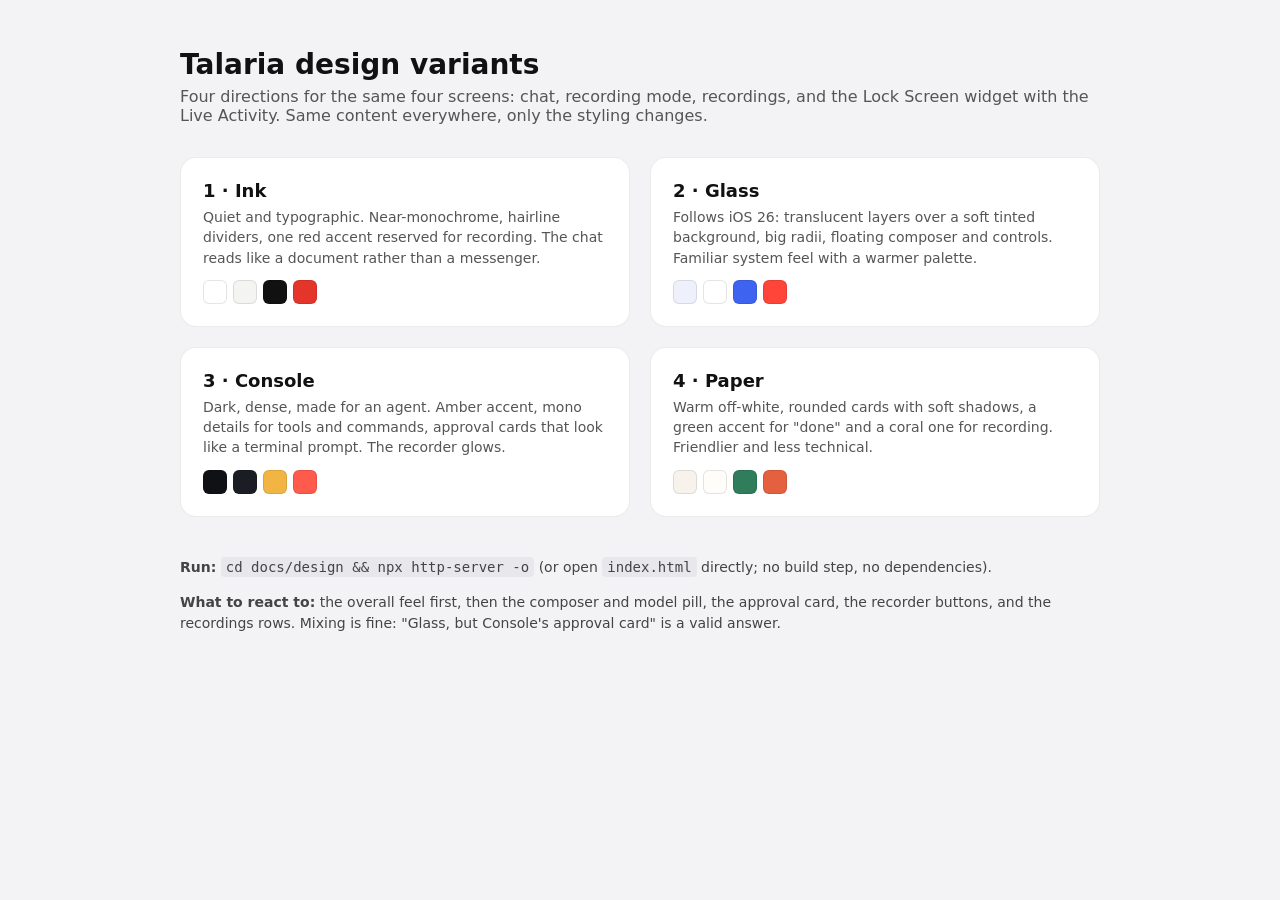
==== docs/design/index.html @ 68eff502 "docs/design: four static design variants (Ink, Glass, Console, Paper) of chat, recording mode, recor" ====
<!doctype html><html lang="en"><head><meta charset="utf-8"><title>Talaria design variants</title>
<meta name="viewport" content="width=device-width,initial-scale=1">
<style>
body{font-family:-apple-system,system-ui,sans-serif;margin:0;background:#f3f3f5;color:#111}
main{max-width:920px;margin:0 auto;padding:48px 24px}
h1{font-size:28px;margin:0 0 6px} p.lead{color:#555;margin:0 0 32px}
.v{display:grid;grid-template-columns:1fr 1fr;gap:20px}
a.card{display:block;text-decoration:none;color:inherit;border-radius:16px;padding:22px;background:#fff;border:1px solid rgba(0,0,0,.08)}
a.card:hover{border-color:#111}
a.card h2{margin:0 0 6px;font-size:18px} a.card p{margin:0;color:#555;font-size:14px;line-height:1.45}
.sw{display:flex;gap:6px;margin-top:12px} .sw i{width:22px;height:22px;border-radius:6px;display:block;border:1px solid rgba(0,0,0,.1)}
section{margin-top:40px;font-size:14px;color:#444;line-height:1.5} code{background:#e8e8ec;padding:2px 5px;border-radius:4px}
</style></head><body><main>
<h1>Talaria design variants</h1>
<p class="lead">Four directions for the same four screens: chat, recording mode, recordings, and the Lock Screen widget with the Live Activity. Same content everywhere, only the styling changes.</p>
<div class="v">
  <a class="card" href="ink.html"><h2>1 · Ink</h2><p>Quiet and typographic. Near-monochrome, hairline dividers, one red accent reserved for recording. The chat reads like a document rather than a messenger.</p><div class="sw"><i style="background:#fff"></i><i style="background:#f4f4f2"></i><i style="background:#111"></i><i style="background:#e4352b"></i></div></a>
  <a class="card" href="glass.html"><h2>2 · Glass</h2><p>Follows iOS 26: translucent layers over a soft tinted background, big radii, floating composer and controls. Familiar system feel with a warmer palette.</p><div class="sw"><i style="background:#eef1fb"></i><i style="background:#fff"></i><i style="background:#3e63f0"></i><i style="background:#ff453a"></i></div></a>
  <a class="card" href="console.html"><h2>3 · Console</h2><p>Dark, dense, made for an agent. Amber accent, mono details for tools and commands, approval cards that look like a terminal prompt. The recorder glows.</p><div class="sw"><i style="background:#0f1115"></i><i style="background:#1a1d23"></i><i style="background:#f2b544"></i><i style="background:#ff5b4d"></i></div></a>
  <a class="card" href="paper.html"><h2>4 · Paper</h2><p>Warm off-white, rounded cards with soft shadows, a green accent for "done" and a coral one for recording. Friendlier and less technical.</p><div class="sw"><i style="background:#f7f3ec"></i><i style="background:#fffdf9"></i><i style="background:#2f7d5b"></i><i style="background:#e5603f"></i></div></a>
</div>
<section>
<p><b>Run:</b> <code>cd docs/design && npx http-server -o</code> (or open <code>index.html</code> directly; no build step, no dependencies).</p>
<p><b>What to react to:</b> the overall feel first, then the composer and model pill, the approval card, the recorder buttons, and the recordings rows. Mixing is fine: "Glass, but Console's approval card" is a valid answer.</p>
</section></main></body></html>
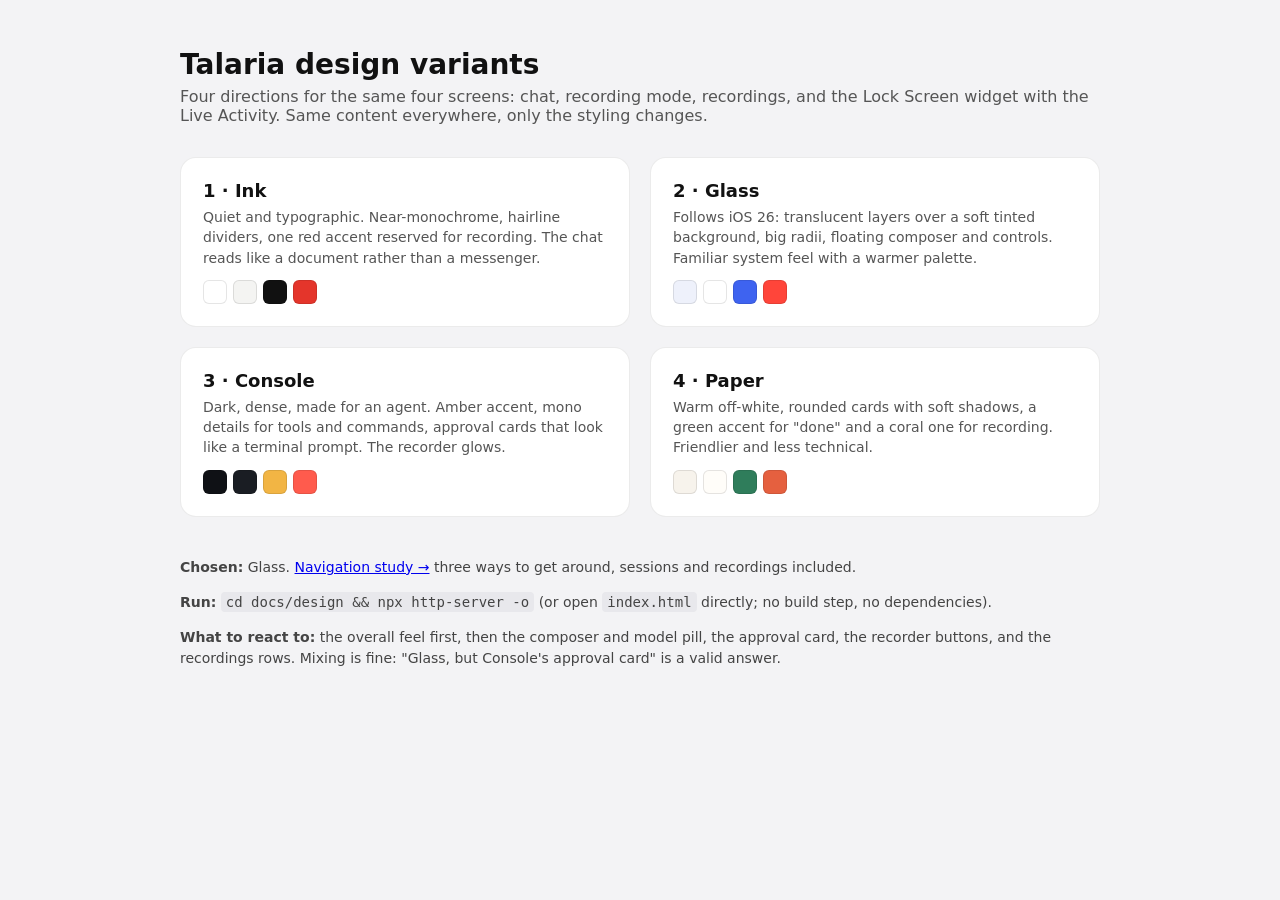
==== commit 3a75f915: "docs/design: Glass v2 (tight corners, no shadows), Hermes messages unbubbled, and a navigation study" ====
--- a/docs/design/index.html
+++ b/docs/design/index.html
@@ -19,7 +19,7 @@
   <a class="card" href="console.html"><h2>3 · Console</h2><p>Dark, dense, made for an agent. Amber accent, mono details for tools and commands, approval cards that look like a terminal prompt. The recorder glows.</p><div class="sw"><i style="background:#0f1115"></i><i style="background:#1a1d23"></i><i style="background:#f2b544"></i><i style="background:#ff5b4d"></i></div></a>
   <a class="card" href="paper.html"><h2>4 · Paper</h2><p>Warm off-white, rounded cards with soft shadows, a green accent for "done" and a coral one for recording. Friendlier and less technical.</p><div class="sw"><i style="background:#f7f3ec"></i><i style="background:#fffdf9"></i><i style="background:#2f7d5b"></i><i style="background:#e5603f"></i></div></a>
 </div>
-<section>
+<section><p><b>Chosen:</b> Glass. <a href="nav.html">Navigation study →</a> three ways to get around, sessions and recordings included.</p>
 <p><b>Run:</b> <code>cd docs/design && npx http-server -o</code> (or open <code>index.html</code> directly; no build step, no dependencies).</p>
 <p><b>What to react to:</b> the overall feel first, then the composer and model pill, the approval card, the recorder buttons, and the recordings rows. Mixing is fine: "Glass, but Console's approval card" is a valid answer.</p>
 </section></main></body></html>
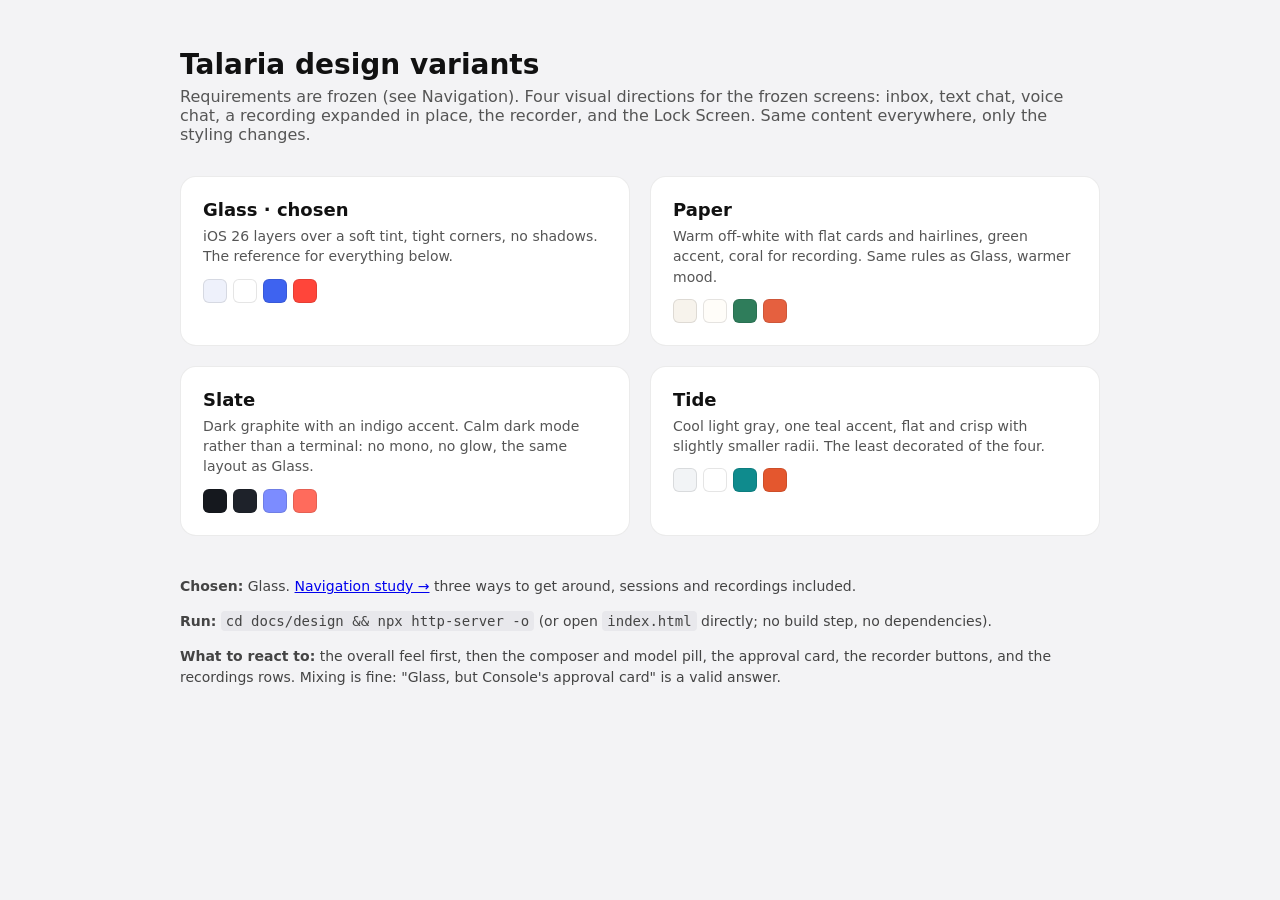
==== commit 36fff8b8: "docs/design: frozen screen set on every variant; Ink and Console retired; Paper on Glass rules; new " ====
--- a/docs/design/index.html
+++ b/docs/design/index.html
@@ -12,12 +12,12 @@
 section{margin-top:40px;font-size:14px;color:#444;line-height:1.5} code{background:#e8e8ec;padding:2px 5px;border-radius:4px}
 </style></head><body><main>
 <h1>Talaria design variants</h1>
-<p class="lead">Four directions for the same four screens: chat, recording mode, recordings, and the Lock Screen widget with the Live Activity. Same content everywhere, only the styling changes.</p>
+<p class="lead">Requirements are frozen (see Navigation). Four visual directions for the frozen screens: inbox, text chat, voice chat, a recording expanded in place, the recorder, and the Lock Screen. Same content everywhere, only the styling changes.</p>
 <div class="v">
-  <a class="card" href="ink.html"><h2>1 · Ink</h2><p>Quiet and typographic. Near-monochrome, hairline dividers, one red accent reserved for recording. The chat reads like a document rather than a messenger.</p><div class="sw"><i style="background:#fff"></i><i style="background:#f4f4f2"></i><i style="background:#111"></i><i style="background:#e4352b"></i></div></a>
-  <a class="card" href="glass.html"><h2>2 · Glass</h2><p>Follows iOS 26: translucent layers over a soft tinted background, big radii, floating composer and controls. Familiar system feel with a warmer palette.</p><div class="sw"><i style="background:#eef1fb"></i><i style="background:#fff"></i><i style="background:#3e63f0"></i><i style="background:#ff453a"></i></div></a>
-  <a class="card" href="console.html"><h2>3 · Console</h2><p>Dark, dense, made for an agent. Amber accent, mono details for tools and commands, approval cards that look like a terminal prompt. The recorder glows.</p><div class="sw"><i style="background:#0f1115"></i><i style="background:#1a1d23"></i><i style="background:#f2b544"></i><i style="background:#ff5b4d"></i></div></a>
-  <a class="card" href="paper.html"><h2>4 · Paper</h2><p>Warm off-white, rounded cards with soft shadows, a green accent for "done" and a coral one for recording. Friendlier and less technical.</p><div class="sw"><i style="background:#f7f3ec"></i><i style="background:#fffdf9"></i><i style="background:#2f7d5b"></i><i style="background:#e5603f"></i></div></a>
+  <a class="card" href="glass.html"><h2>Glass · chosen</h2><p>iOS 26 layers over a soft tint, tight corners, no shadows. The reference for everything below.</p><div class="sw"><i style="background:#eef1fb"></i><i style="background:#fff"></i><i style="background:#3e63f0"></i><i style="background:#ff453a"></i></div></a>
+  <a class="card" href="paper.html"><h2>Paper</h2><p>Warm off-white with flat cards and hairlines, green accent, coral for recording. Same rules as Glass, warmer mood.</p><div class="sw"><i style="background:#f7f3ec"></i><i style="background:#fffdf9"></i><i style="background:#2f7d5b"></i><i style="background:#e5603f"></i></div></a>
+  <a class="card" href="slate.html"><h2>Slate</h2><p>Dark graphite with an indigo accent. Calm dark mode rather than a terminal: no mono, no glow, the same layout as Glass.</p><div class="sw"><i style="background:#15181e"></i><i style="background:#1e222a"></i><i style="background:#7c8cff"></i><i style="background:#ff6b5c"></i></div></a>
+  <a class="card" href="tide.html"><h2>Tide</h2><p>Cool light gray, one teal accent, flat and crisp with slightly smaller radii. The least decorated of the four.</p><div class="sw"><i style="background:#f2f4f6"></i><i style="background:#fff"></i><i style="background:#0f8b8d"></i><i style="background:#e4572e"></i></div></a>
 </div>
 <section><p><b>Chosen:</b> Glass. <a href="nav.html">Navigation study →</a> three ways to get around, sessions and recordings included.</p>
 <p><b>Run:</b> <code>cd docs/design && npx http-server -o</code> (or open <code>index.html</code> directly; no build step, no dependencies).</p>
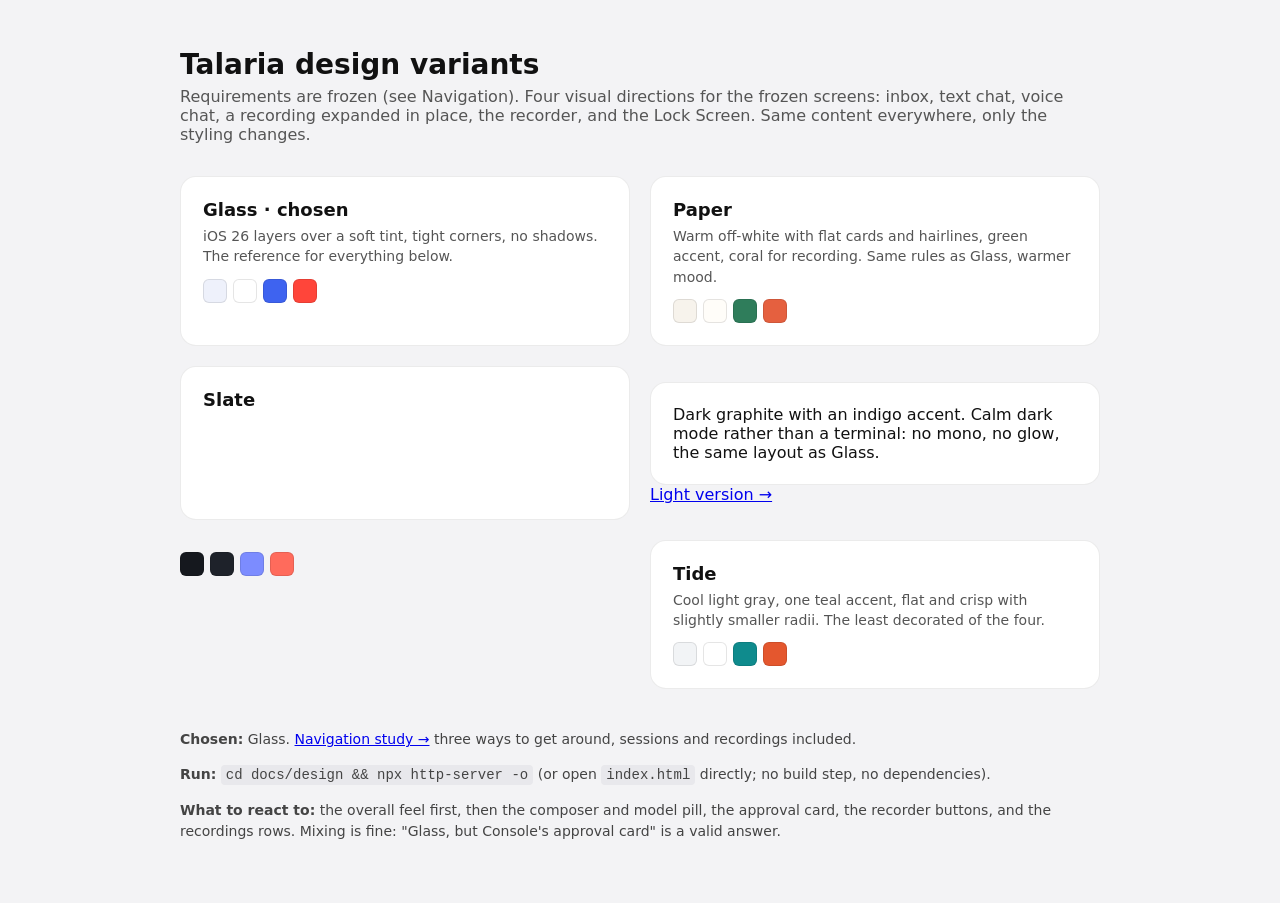
==== commit fa8aa724: "docs/design: Slate light variant Co-Authored-By: Claude Fable 5.1 <noreply@anthropic.com>" ====
--- a/docs/design/index.html
+++ b/docs/design/index.html
@@ -16,7 +16,7 @@
 <div class="v">
   <a class="card" href="glass.html"><h2>Glass · chosen</h2><p>iOS 26 layers over a soft tint, tight corners, no shadows. The reference for everything below.</p><div class="sw"><i style="background:#eef1fb"></i><i style="background:#fff"></i><i style="background:#3e63f0"></i><i style="background:#ff453a"></i></div></a>
   <a class="card" href="paper.html"><h2>Paper</h2><p>Warm off-white with flat cards and hairlines, green accent, coral for recording. Same rules as Glass, warmer mood.</p><div class="sw"><i style="background:#f7f3ec"></i><i style="background:#fffdf9"></i><i style="background:#2f7d5b"></i><i style="background:#e5603f"></i></div></a>
-  <a class="card" href="slate.html"><h2>Slate</h2><p>Dark graphite with an indigo accent. Calm dark mode rather than a terminal: no mono, no glow, the same layout as Glass.</p><div class="sw"><i style="background:#15181e"></i><i style="background:#1e222a"></i><i style="background:#7c8cff"></i><i style="background:#ff6b5c"></i></div></a>
+  <a class="card" href="slate.html"><h2>Slate</h2><p>Dark graphite with an indigo accent. Calm dark mode rather than a terminal: no mono, no glow, the same layout as Glass. <a href="slate-light.html">Light version →</a></p><div class="sw"><i style="background:#15181e"></i><i style="background:#1e222a"></i><i style="background:#7c8cff"></i><i style="background:#ff6b5c"></i></div></a>
   <a class="card" href="tide.html"><h2>Tide</h2><p>Cool light gray, one teal accent, flat and crisp with slightly smaller radii. The least decorated of the four.</p><div class="sw"><i style="background:#f2f4f6"></i><i style="background:#fff"></i><i style="background:#0f8b8d"></i><i style="background:#e4572e"></i></div></a>
 </div>
 <section><p><b>Chosen:</b> Glass. <a href="nav.html">Navigation study →</a> three ways to get around, sessions and recordings included.</p>
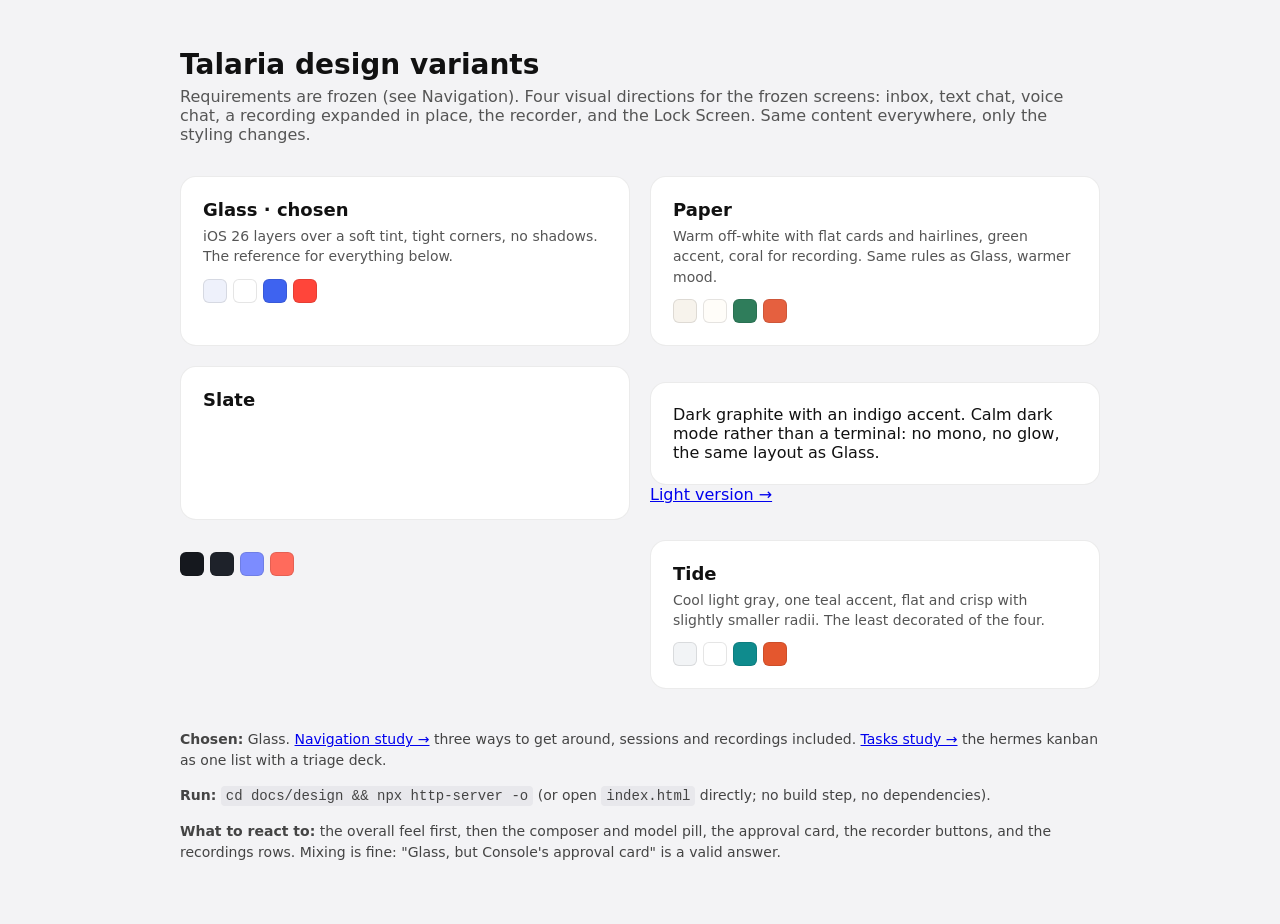
==== commit 70700a6a: "task study" ====
--- a/docs/design/index.html
+++ b/docs/design/index.html
@@ -19,7 +19,7 @@
   <a class="card" href="slate.html"><h2>Slate</h2><p>Dark graphite with an indigo accent. Calm dark mode rather than a terminal: no mono, no glow, the same layout as Glass. <a href="slate-light.html">Light version →</a></p><div class="sw"><i style="background:#15181e"></i><i style="background:#1e222a"></i><i style="background:#7c8cff"></i><i style="background:#ff6b5c"></i></div></a>
   <a class="card" href="tide.html"><h2>Tide</h2><p>Cool light gray, one teal accent, flat and crisp with slightly smaller radii. The least decorated of the four.</p><div class="sw"><i style="background:#f2f4f6"></i><i style="background:#fff"></i><i style="background:#0f8b8d"></i><i style="background:#e4572e"></i></div></a>
 </div>
-<section><p><b>Chosen:</b> Glass. <a href="nav.html">Navigation study →</a> three ways to get around, sessions and recordings included.</p>
+<section><p><b>Chosen:</b> Glass. <a href="nav.html">Navigation study →</a> three ways to get around, sessions and recordings included. <a href="tasks.html">Tasks study →</a> the hermes kanban as one list with a triage deck.</p>
 <p><b>Run:</b> <code>cd docs/design && npx http-server -o</code> (or open <code>index.html</code> directly; no build step, no dependencies).</p>
 <p><b>What to react to:</b> the overall feel first, then the composer and model pill, the approval card, the recorder buttons, and the recordings rows. Mixing is fine: "Glass, but Console's approval card" is a valid answer.</p>
 </section></main></body></html>
